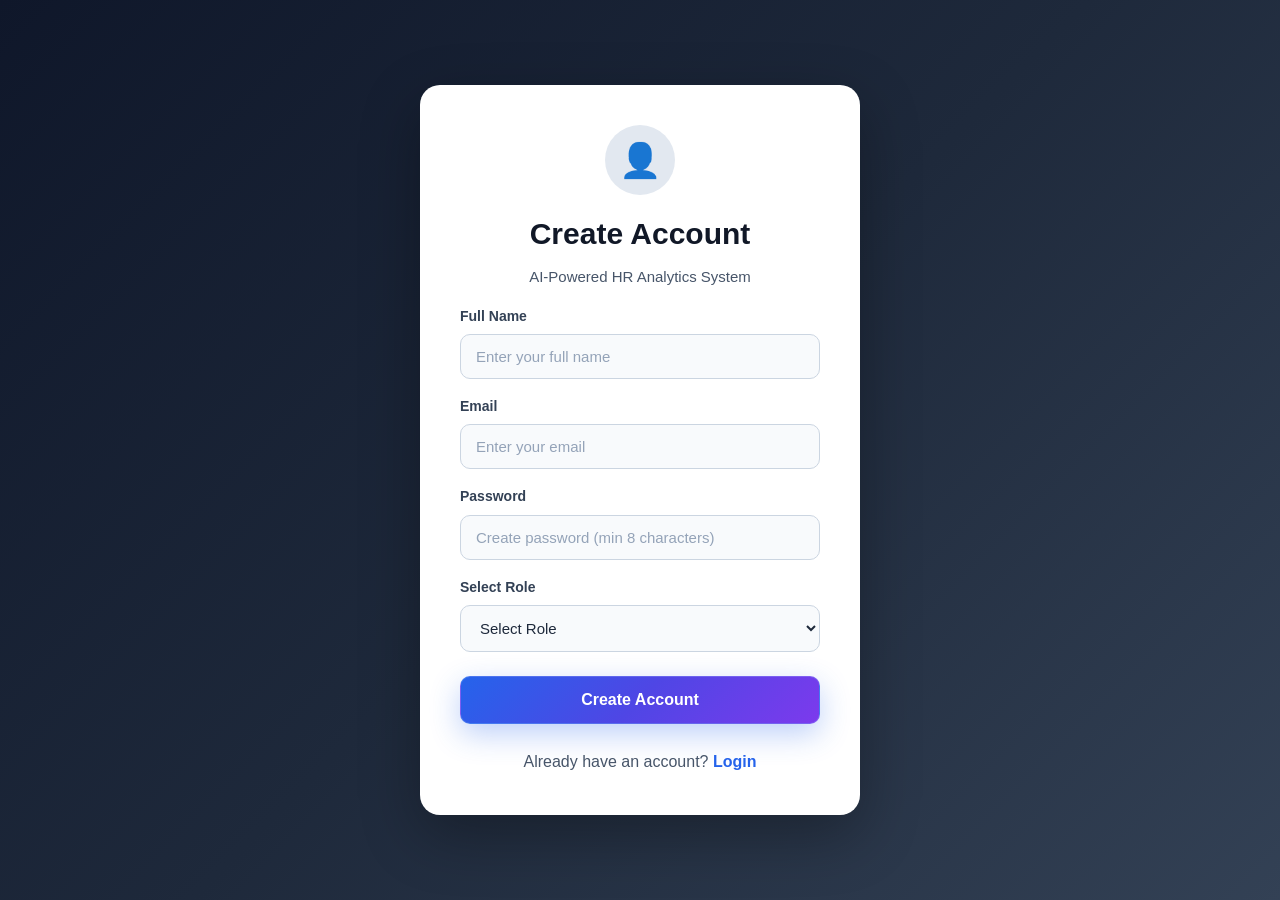
==== frontend/register.html @ 78e09ba9 "Add files via upload" ====
<!DOCTYPE html>
<html lang="en">
<head>
    <meta charset="UTF-8">
    <meta name="viewport" content="width=device-width, initial-scale=1.0">
    <title>HR Analytics | Register</title>
    <link rel="stylesheet" href="style.css">
</head>
<body>
<div class="auth-container">
    <div class="auth-card">
        <div class="auth-logo">👤</div>
        <h1>Create Account</h1>
        <p class="auth-subtitle">AI-Powered HR Analytics System</p>

        <form id="registerForm">
            <label for="registerName">Full Name</label>
            <input type="text" id="registerName" placeholder="Enter your full name" maxlength="80" autocomplete="name" required>

            <label for="registerEmail">Email</label>
            <input type="email" id="registerEmail" placeholder="Enter your email" autocomplete="username" required>

            <label for="registerPassword">Password</label>
            <input type="password" id="registerPassword" placeholder="Create password (min 8 characters)" minlength="8" maxlength="128" autocomplete="new-password" required>

            <label for="registerRole">Select Role</label>
            <select id="registerRole" required>
                <option value="">Select Role</option>
                <option value="HR">HR</option>
                <option value="Employee">Employee</option>
            </select>

            <div id="inviteWrap" style="display:none;">
                <label for="registerInvite">HR Invite Code</label>
                <input type="password" id="registerInvite" placeholder="Enter HR invite code" autocomplete="off">
            </div>

            <button type="submit" class="auth-btn" id="registerBtn">Create Account</button>
        </form>

        <p id="registerMessage" class="auth-message"></p>

        <p class="auth-switch">
            Already have an account?
            <a href="login.html">Login</a>
        </p>
    </div>
</div>

<script>
var roleSelect = document.getElementById("registerRole");
var inviteWrap = document.getElementById("inviteWrap");
var inviteInput = document.getElementById("registerInvite");

roleSelect.addEventListener("change", function () {
    var isHR = roleSelect.value === "HR";
    inviteWrap.style.display = isHR ? "block" : "none";
    inviteInput.required = isHR;
});

document.getElementById("registerForm").addEventListener("submit", async function (event) {
    event.preventDefault();
    var message = document.getElementById("registerMessage");
    var btn = document.getElementById("registerBtn");
    btn.disabled = true;

    try {
        var res = await fetch("/auth/register", {
            method: "POST",
            credentials: "same-origin",
            headers: { "Content-Type": "application/json" },
            body: JSON.stringify({
                name: document.getElementById("registerName").value.trim(),
                email: document.getElementById("registerEmail").value.trim(),
                password: document.getElementById("registerPassword").value,
                role: roleSelect.value,
                invite_code: inviteInput.value
            })
        });
        var data = await res.json().catch(function () { return {}; });

        if (!res.ok) {
            message.textContent = "❌ " + (typeof data.detail === "string" ? data.detail : "Could not create account.");
            message.className = "auth-message error";
            btn.disabled = false;
            return;
        }

        message.textContent = "✅ Account created successfully! Redirecting to login...";
        message.className = "auth-message success";
        setTimeout(function () { window.location.href = "login.html"; }, 1000);
    } catch (e) {
        message.textContent = "❌ Cannot reach the server. Please try again.";
        message.className = "auth-message error";
        btn.disabled = false;
    }
});
</script>
</body>
</html>
---- frontend/style.css ----
/* =========================================================
   HR ANALYTICS DASHBOARD - MAIN STYLESHEET (FIXED)
========================================================= */

/* ========== RESET ========== */
* { margin: 0; padding: 0; box-sizing: border-box; }
html { scroll-behavior: smooth; }
body {
    font-family: Arial, Helvetica, sans-serif;
    background: #f5f7fb;
    color: #1e293b;
    line-height: 1.6;
}
a { text-decoration: none; color: inherit; }
button, input, select { font-family: inherit; }

/* ========== SIDEBAR ========== */
.sidebar {
    position: fixed; left: 0; top: 0;
    width: 250px; height: 100vh;
    background: #111827; color: white;
    display: flex; flex-direction: column;
    z-index: 1000;
}
.logo {
    height: 90px; display: flex; align-items: center;
    gap: 12px; padding: 20px;
    border-bottom: 1px solid rgba(255,255,255,0.08);
}
.logo-icon {
    width: 45px; height: 45px;
    background: linear-gradient(135deg, #2563eb, #7c3aed);
    border-radius: 12px;
    display: flex; align-items: center; justify-content: center;
    font-size: 16px; font-weight: 800;
}
.logo h2 { font-size: 17px; margin-bottom: 2px; }
.logo span { font-size: 11px; color: #94a3b8; }

.sidebar-nav {
    padding: 25px 15px;
    display: flex; flex-direction: column; gap: 7px;
}
.nav-link {
    display: flex; align-items: center; gap: 13px;
    padding: 13px 15px; border-radius: 9px;
    color: #94a3b8; font-size: 14px; transition: 0.25s ease;
}
.nav-link span { width: 22px; font-size: 17px; text-align: center; }
.nav-link:hover { background: #1e293b; color: white; }
.nav-link.active {
    background: #2563eb; color: white;
    box-shadow: 0 5px 15px rgba(37, 99, 235, 0.25);
}

.sidebar-bottom {
    margin-top: auto; padding: 20px;
    border-top: 1px solid rgba(255,255,255,0.08);
}
.system-status {
    display: flex; align-items: center; gap: 10px;
    background: #1e293b; padding: 12px; border-radius: 9px;
}
.status-dot {
    width: 9px; height: 9px; background: #22c55e;
    border-radius: 50%; box-shadow: 0 0 8px #22c55e;
}
.system-status strong { display: block; font-size: 12px; }
.system-status small { display: block; font-size: 10px; color: #94a3b8; }

/* ========== MAIN CONTENT ========== */
.main-content { margin-left: 250px; min-height: 100vh; }

/* ========== TOPBAR ========== */
.topbar {
    height: 90px; background: white;
    border-bottom: 1px solid #e5e7eb;
    display: flex; align-items: center; justify-content: space-between;
    padding: 0 35px; position: sticky; top: 0; z-index: 900;
}
.topbar-small {
    font-size: 11px; color: #64748b;
    text-transform: uppercase; letter-spacing: 1px;
}
.topbar h1 { font-size: 23px; color: #111827; margin-top: 2px; }
.topbar-right { display: flex; align-items: center; gap: 25px; }
.date-box { display: flex; align-items: center; gap: 7px; color: #64748b; font-size: 13px; }
.profile { display: flex; align-items: center; gap: 10px; }
.profile-avatar {
    width: 38px; height: 38px; border-radius: 50%;
    background: #2563eb; color: white;
    display: flex; align-items: center; justify-content: center;
    font-weight: bold;
}
.profile strong { display: block; font-size: 12px; }
.profile small { display: block; font-size: 10px; color: #64748b; }

/* ========== PAGE SECTIONS ========== */
.page-section { padding: 40px 35px; scroll-margin-top: 100px; }
.section-heading { display: flex; justify-content: space-between; margin-bottom: 25px; }
.section-label {
    color: #2563eb; font-size: 11px; font-weight: 700;
    letter-spacing: 1.5px; margin-bottom: 5px;
}
.section-heading h2 { font-size: 25px; color: #111827; margin-bottom: 5px; }
.section-heading p:not(.section-label) { color: #64748b; font-size: 13px; }

/* ========== KPI CARDS ========== */
.kpi-grid {
    display: grid; grid-template-columns: repeat(4, 1fr);
    gap: 20px; margin-bottom: 25px;
}
.kpi-card {
    background: white; border: 1px solid #e5e7eb;
    border-radius: 12px; padding: 20px;
    display: flex; align-items: center; gap: 15px;
    transition: 0.25s ease;
}
.kpi-card:hover { transform: translateY(-3px); box-shadow: 0 10px 25px rgba(15,23,42,0.08); }
.kpi-icon {
    width: 50px; height: 50px; border-radius: 10px;
    display: flex; align-items: center; justify-content: center;
    font-size: 22px;
}
.kpi-icon.blue { background: #dbeafe; }
.kpi-icon.red { background: #fee2e2; }
.kpi-icon.orange { background: #ffedd5; }
.kpi-icon.green { background: #dcfce7; }
.kpi-info span { display: block; font-size: 11px; color: #64748b; }
.kpi-info h3 { font-size: 24px; color: #111827; line-height: 1.2; }
.kpi-info small { font-size: 10px; color: #94a3b8; }

/* ========== CHART GRID ========== */
.chart-grid {
    display: grid; grid-template-columns: repeat(2, 1fr);
    gap: 20px; margin-bottom: 25px;
}
.chart-card {
    background: white; border: 1px solid #e5e7eb;
    border-radius: 12px; padding: 22px; min-height: 330px;
}
.chart-card.large { min-height: 360px; }
.chart-header { display: flex; justify-content: space-between; margin-bottom: 15px; }
.chart-header h3 { font-size: 15px; color: #111827; }
.chart-header p { font-size: 11px; color: #94a3b8; }
.chart-container { height: 245px; position: relative; }

/* ========== TABLE ========== */
.table-card {
    background: white; border: 1px solid #e5e7eb;
    border-radius: 12px; overflow: hidden; margin-top: 20px;
}
.table-header { padding: 20px 22px; border-bottom: 1px solid #e5e7eb; }
.table-header h3 { font-size: 15px; color: #111827; }
.table-header p { font-size: 11px; color: #94a3b8; }
.table-wrapper { width: 100%; overflow-x: auto; }
table { width: 100%; border-collapse: collapse; }
thead { background: #f8fafc; }
th {
    text-align: left; padding: 14px 20px; font-size: 11px;
    color: #64748b; text-transform: uppercase; letter-spacing: 0.5px;
}
td {
    padding: 14px 20px; font-size: 12px; color: #475569;
    border-top: 1px solid #f1f5f9;
}
tbody tr:hover { background: #f8fafc; }

/* ========== PREDICTION (DASHBOARD) ========== */
.prediction-layout { display: grid; grid-template-columns: 1.5fr 1fr; gap: 20px; }
.prediction-card, .prediction-result {
    background: white; border: 1px solid #e5e7eb;
    border-radius: 12px; padding: 25px;
}
.card-title { display: flex; align-items: center; gap: 12px; margin-bottom: 25px; }
.card-title-icon {
    width: 45px; height: 45px; border-radius: 10px; background: #ede9fe;
    display: flex; align-items: center; justify-content: center; font-size: 21px;
}
.card-title h3 { font-size: 16px; color: #111827; }
.card-title p { font-size: 11px; color: #94a3b8; }

.form-grid { display: grid; grid-template-columns: repeat(2, 1fr); gap: 18px; }
.form-group { display: flex; flex-direction: column; gap: 6px; }
.form-group label { font-size: 11px; font-weight: 600; color: #475569; }
.form-group input, .form-group select {
    width: 100%; height: 42px; padding: 0 12px;
    border: 1px solid #dbe1ea; border-radius: 7px;
    background: white; color: #334155; outline: none;
    font-size: 12px; transition: 0.2s;
}
.form-group input:focus, .form-group select:focus {
    border-color: #2563eb; box-shadow: 0 0 0 3px rgba(37,99,235,0.1);
}

.predict-button {
    width: 100%; margin-top: 22px; height: 45px;
    border: none; border-radius: 8px;
    background: linear-gradient(135deg, #2563eb, #4f46e5);
    color: white; font-size: 13px; font-weight: 600;
    cursor: pointer; transition: 0.25s;
}
.predict-button:hover { transform: translateY(-2px); box-shadow: 0 8px 18px rgba(37,99,235,0.25); }

.prediction-result {
    display: flex; flex-direction: column;
    align-items: center; justify-content: center; text-align: center;
    background: linear-gradient(145deg, #ffffff, #f8faff);
}
.result-icon {
    width: 65px; height: 65px; background: #dbeafe; border-radius: 50%;
    display: flex; align-items: center; justify-content: center;
    font-size: 28px; margin-bottom: 12px;
}
.prediction-result h3 { font-size: 17px; color: #111827; }
.prediction-result p {
    font-size: 11px; color: #64748b; max-width: 280px; margin: 8px auto 20px;
}
.risk-score { font-size: 45px; font-weight: 800; color: #2563eb; line-height: 1; }
.risk-label { margin-top: 7px; font-size: 12px; font-weight: 700; color: #64748b; }
.risk-bar {
    width: 80%; height: 8px; background: #e2e8f0;
    border-radius: 10px; overflow: hidden; margin: 20px 0;
}
.risk-progress {
    width: 0%; height: 100%;
    background: linear-gradient(90deg, #22c55e, #f59e0b, #ef4444);
    transition: 0.5s;
}
.prediction-result small { font-size: 9px; color: #94a3b8; max-width: 300px; }

/* ========== MODEL CARDS ========== */
.model-grid { display: grid; grid-template-columns: repeat(3, 1fr); gap: 20px; }
.model-card {
    background: white; border: 1px solid #e5e7eb; border-radius: 12px;
    padding: 25px; position: relative; overflow: hidden; transition: 0.25s;
}
.model-card:hover { transform: translateY(-4px); box-shadow: 0 10px 25px rgba(15,23,42,0.08); }
.model-card.featured { border-color: #2563eb; box-shadow: 0 8px 25px rgba(37,99,235,0.1); }
.model-number {
    position: absolute; right: 20px; top: 15px;
    font-size: 35px; font-weight: 800; color: #f1f5f9;
}
.model-card h3 { font-size: 16px; color: #111827; margin: 30px 0 10px; }
.model-card p { font-size: 12px; color: #64748b; margin-bottom: 20px; }
.model-tag {
    display: inline-block; padding: 5px 10px; border-radius: 20px;
    background: #eff6ff; color: #2563eb; font-size: 10px; font-weight: 600;
}
.model-table { margin-top: 25px; }

/* ========== SQL ========== */
.sql-grid { display: grid; grid-template-columns: repeat(4, 1fr); gap: 20px; }
.sql-card {
    background: white; border: 1px solid #e5e7eb;
    border-radius: 12px; padding: 22px; transition: 0.25s;
}
.sql-card:hover { transform: translateY(-3px); box-shadow: 0 8px 20px rgba(15,23,42,0.07); }
.sql-icon {
    width: 45px; height: 45px; border-radius: 10px; background: #eff6ff;
    display: flex; align-items: center; justify-content: center;
    font-size: 21px; margin-bottom: 15px;
}
.sql-card h3 { font-size: 14px; color: #111827; margin-bottom: 8px; }
.sql-card p { font-size: 11px; color: #64748b; }

.query-card {
    background: #0f172a; border-radius: 12px;
    padding: 25px; margin-top: 25px; color: white;
}
.query-label { font-size: 9px; color: #60a5fa; letter-spacing: 1px; font-weight: 700; }
.query-header h3 { font-size: 15px; margin-top: 4px; }
.query-card pre {
    margin-top: 20px; background: #020617; padding: 20px;
    border-radius: 8px; overflow-x: auto;
}
.query-card code {
    font-family: Consolas, monospace; font-size: 12px;
    color: #cbd5e1; line-height: 1.8;
}

/* ========== INSIGHTS ========== */
.insights-grid { display: grid; grid-template-columns: repeat(3, 1fr); gap: 20px; }
.insight-card {
    background: white; border: 1px solid #e5e7eb; border-radius: 12px;
    padding: 22px; border-left: 4px solid #2563eb; transition: 0.25s;
}
.insight-card:hover { transform: translateY(-3px); box-shadow: 0 8px 20px rgba(15,23,42,0.07); }
.insight-card.danger { border-left-color: #ef4444; }
.insight-card.warning { border-left-color: #f59e0b; }
.insight-card.success { border-left-color: #22c55e; }
.insight-card.info { border-left-color: #06b6d4; }
.insight-card.purple { border-left-color: #8b5cf6; }
.insight-card.blue { border-left-color: #2563eb; }
.insight-icon { font-size: 25px; margin-bottom: 10px; }
.insight-card h3 { font-size: 14px; color: #111827; margin-bottom: 8px; }
.insight-card p { font-size: 11px; color: #64748b; }

/* ========== ABOUT ========== */
.about-grid { display: grid; grid-template-columns: repeat(2, 1fr); gap: 20px; }
.about-card {
    background: white; border: 1px solid #e5e7eb;
    border-radius: 12px; padding: 25px;
}
.about-card h3 { font-size: 15px; color: #111827; margin-bottom: 12px; }
.about-card p { font-size: 12px; color: #64748b; }
.technology-list { display: flex; flex-wrap: wrap; gap: 8px; }
.technology-list span {
    background: #eff6ff; color: #2563eb; padding: 6px 10px;
    border-radius: 6px; font-size: 10px; font-weight: 600;
}

/* ========== PROJECT PIPELINE ========== */
.pipeline-card {
    margin-top: 25px; background: white; border: 1px solid #e5e7eb;
    border-radius: 12px; padding: 25px; overflow-x: auto;
}
.pipeline-card h3 { font-size: 15px; margin-bottom: 25px; }
.pipeline { display: flex; align-items: center; justify-content: center; min-width: 900px; }
.pipeline-item { min-width: 110px; text-align: center; }
.pipeline-item span {
    width: 35px; height: 35px; margin: 0 auto 8px; border-radius: 50%;
    background: #dbeafe; color: #2563eb;
    display: flex; align-items: center; justify-content: center;
    font-size: 10px; font-weight: 700;
}
.pipeline-item strong { display: block; font-size: 11px; color: #111827; }
.pipeline-item small { display: block; font-size: 9px; color: #94a3b8; margin-top: 3px; }
.pipeline-arrow { color: #94a3b8; font-size: 20px; margin: 0 8px; }

/* ========== FOOTER ========== */
.footer {
    margin-top: 20px; padding: 25px 35px;
    background: #111827; color: white;
    display: flex; justify-content: space-between; align-items: center;
}
.footer strong { font-size: 12px; }
.footer p { font-size: 10px; color: #94a3b8; margin-top: 4px; }
.footer-right { display: flex; gap: 20px; color: #94a3b8; font-size: 10px; }

/* ========== RESPONSIVE ========== */
@media (max-width: 1200px) {
    .kpi-grid, .sql-grid, .insights-grid { grid-template-columns: repeat(2, 1fr); }
}
@media (max-width: 900px) {
    .sidebar { width: 210px; }
    .main-content { margin-left: 210px; }
    .topbar { padding: 0 20px; }
    .page-section { padding: 30px 20px; }
    .chart-grid, .prediction-layout, .model-grid { grid-template-columns: 1fr; }
}
@media (max-width: 700px) {
    .sidebar { position: relative; width: 100%; height: auto; }
    .sidebar-nav { flex-direction: row; overflow-x: auto; padding: 10px; }
    .nav-link { min-width: max-content; }
    .sidebar-bottom { display: none; }
    .main-content { margin-left: 0; }
    .topbar {
        height: auto; padding: 15px; align-items: flex-start;
        gap: 15px; flex-direction: column; position: relative;
    }
    .topbar-right { width: 100%; justify-content: space-between; }
    .kpi-grid, .chart-grid, .sql-grid, .insights-grid,
    .about-grid, .form-grid { grid-template-columns: 1fr; }
    .footer { flex-direction: column; align-items: flex-start; gap: 15px; }
}

::selection { background: #2563eb; color: white; }

/* ========== HIGH-RISK EMPLOYEES ========== */
.high-risk-card { margin-top: 24px; }
.high-risk-summary { display: flex; align-items: center; gap: 10px; }
.high-risk-count {
    display: inline-flex; align-items: center; justify-content: center;
    width: 42px; height: 42px; border-radius: 12px;
    font-size: 18px; font-weight: 700;
    background: #fff1f2; color: #dc2626;
}
.high-risk-summary small { color: #64748b; font-weight: 600; }
.risk-badge {
    display: inline-flex; align-items: center; justify-content: center;
    padding: 6px 12px; border-radius: 20px; font-size: 13px; font-weight: 700;
}
.risk-badge.high { background: #fee2e2; color: #b91c1c; }
.overtime-badge {
    display: inline-flex; padding: 5px 11px; border-radius: 15px;
    background: #fff7ed; color: #c2410c; font-size: 13px; font-weight: 700;
}

/* =========================================
   LOGIN / REGISTER
========================================= */
.auth-container {
    min-height: 100vh; display: flex; align-items: center; justify-content: center;
    padding: 30px;
    background: linear-gradient(135deg, #0f172a, #1e293b, #334155);
}
.auth-card {
    width: 100%; max-width: 440px; padding: 40px; border-radius: 20px;
    background: #ffffff; box-shadow: 0 20px 60px rgba(0,0,0,0.30);
}
.auth-logo {
    width: 70px; height: 70px; margin: 0 auto 15px;
    display: flex; align-items: center; justify-content: center;
    border-radius: 50%; background: #e2e8f0; font-size: 34px;
}
.auth-card h1 { text-align: center; margin-bottom: 8px; }
.auth-card h2 { text-align: center; margin: 25px 0; }
.auth-subtitle { text-align: center; color: #64748b; line-height: 1.5; }
.auth-card label { display: block; margin-top: 16px; margin-bottom: 7px; font-weight: 600; }
.auth-card input, .auth-card select {
    width: 100%; padding: 13px 15px;
    border: 1px solid #cbd5e1; border-radius: 10px;
    font-size: 15px; outline: none;
}
.auth-card input:focus, .auth-card select:focus { border-color: #2563eb; }
.auth-btn {
    width: 100%; margin-top: 24px; padding: 14px; border: none;
    border-radius: 10px; background: #2563eb; color: white;
    font-size: 16px; font-weight: 600; cursor: pointer;
}
.auth-btn:hover { background: #1d4ed8; }
.auth-message { text-align: center; margin-top: 18px; font-weight: 600; }
.auth-message.success { color: #16a34a; }
.auth-message.error { color: #dc2626; }
.auth-switch { text-align: center; margin-top: 25px; color: #64748b; }
.auth-switch a { color: #2563eb; font-weight: 600; text-decoration: none; }
.auth-switch a:hover { text-decoration: underline; }
@media (max-width: 500px) {
    .auth-container { padding: 15px; }
    .auth-card { padding: 25px; }
}

/* =========================================
   EMPLOYEE PORTAL (scoped under .employee-page)
========================================= */
.employee-page { min-height: 100vh; padding: 30px; background: #f8fafc; }
.employee-header {
    max-width: 1200px; margin: auto;
    display: flex; align-items: center; justify-content: space-between;
    padding: 25px; border-radius: 16px; background: #ffffff;
    box-shadow: 0 5px 20px rgba(0,0,0,0.08);
}
.employee-header h1 { margin: 0; }
.employee-header p { color: #64748b; }
.logout-btn {
    padding: 11px 20px; border: none; border-radius: 8px;
    background: #dc2626; color: white; font-weight: 600; cursor: pointer;
}
.logout-btn:hover { background: #b91c1c; }
.employee-welcome {
    max-width: 1200px; margin: 25px auto; padding: 25px;
    border-radius: 16px; background: #ffffff;
    box-shadow: 0 5px 20px rgba(0,0,0,0.08);
}
.employee-welcome h2 { margin-top: 0; }
.employee-welcome p { color: #64748b; }
.employee-content {
    max-width: 1200px; margin: auto;
    display: grid; grid-template-columns: 1fr 1fr; gap: 25px;
}
.assessment-card, .employee-result-card {
    padding: 30px; border-radius: 16px; background: #ffffff;
    box-shadow: 0 5px 20px rgba(0,0,0,0.08);
}
.assessment-card h2, .employee-result-card h2 { margin-top: 0; }
.form-description { color: #64748b; line-height: 1.5; }

.employee-page .form-group { margin-top: 18px; gap: 0; }
.employee-page .form-group label {
    display: block; margin-bottom: 7px; font-size: 13px; font-weight: 600;
}
.employee-page .form-group input,
.employee-page .form-group select {
    width: 100%; height: auto; padding: 13px;
    border: 1px solid #cbd5e1; border-radius: 9px;
    font-size: 15px; outline: none;
}
.employee-page .form-group input:focus,
.employee-page .form-group select:focus { border-color: #2563eb; }

.predict-btn {
    width: 100%; margin-top: 25px; padding: 15px; border: none;
    border-radius: 10px; background: #2563eb; color: white;
    font-size: 16px; font-weight: 600; cursor: pointer;
}
.predict-btn:hover { background: #1d4ed8; }

.employee-result-card { min-height: 400px; }
.employee-result-card .result-icon {
    width: 90px; height: 90px; font-size: 50px;
    margin: 20px auto;
}
.employee-result-card h2 { text-align: center; }
.result-placeholder { text-align: center; color: #64748b; line-height: 1.6; }
.employee-result-card .prediction-result {
    margin-top: 30px; background: transparent; border: none; padding: 0;
    display: block; max-width: none;
}
.result-box { padding: 30px; border-radius: 15px; text-align: center; }
.result-box h3 { margin-top: 0; }
.risk-percentage { font-size: 50px; font-weight: 800; margin: 15px 0; }
.risk-level { font-size: 22px; font-weight: 700; }
.low-risk { background: #dcfce7; color: #166534; }
.medium-risk { background: #fef3c7; color: #92400e; }
.high-risk { background: #fee2e2; color: #991b1b; }

@media (max-width: 800px) {
    .employee-content { grid-template-columns: 1fr; }
    .employee-header { flex-direction: column; gap: 15px; text-align: center; }
    .employee-page { padding: 15px; }
}

/* =========================================================
   AI HR COMMAND CENTER - PREMIUM DARK THEME
========================================================= */
body {
    background: #07111f !important;
    color: #e2e8f0;
    position: relative;
    overflow-x: hidden;
}

/* Background */
body::before {
    content: "";
    position: fixed; inset: 0; z-index: -20; pointer-events: none;
    background:
        radial-gradient(circle at 8% 15%, rgba(37, 99, 235, 0.35), transparent 25%),
        radial-gradient(circle at 90% 12%, rgba(124, 58, 237, 0.30), transparent 28%),
        radial-gradient(circle at 75% 85%, rgba(6, 182, 212, 0.20), transparent 30%),
        linear-gradient(135deg, #020617, #07111f 45%, #0b1630);
}

/* Grid */
body::after {
    content: "";
    position: fixed; inset: 0; z-index: -19; pointer-events: none;
    background-image:
        linear-gradient(rgba(96, 165, 250, 0.07) 1px, transparent 1px),
        linear-gradient(90deg, rgba(96, 165, 250, 0.07) 1px, transparent 1px);
    background-size: 50px 50px;
    -webkit-mask-image: radial-gradient(ellipse at center, black 20%, transparent 85%);
    mask-image: radial-gradient(ellipse at center, black 20%, transparent 85%);
}

/* Floating lights */
.main-content::before {
    content: "";
    position: fixed; width: 350px; height: 350px; top: 15%; right: 8%;
    border-radius: 50%;
    background: radial-gradient(circle, rgba(59, 130, 246, 0.16), transparent 70%);
    filter: blur(30px); pointer-events: none;
    animation: aiFloat 8s ease-in-out infinite alternate; z-index: -5;
}
.main-content::after {
    content: "";
    position: fixed; width: 300px; height: 300px; bottom: 10%; left: 20%;
    border-radius: 50%;
    background: radial-gradient(circle, rgba(139, 92, 246, 0.14), transparent 70%);
    filter: blur(30px); pointer-events: none;
    animation: aiFloat2 10s ease-in-out infinite alternate; z-index: -5;
}
@keyframes aiFloat { 0% { transform: translate(0, 0); } 100% { transform: translate(-60px, 50px); } }
@keyframes aiFloat2 { 0% { transform: translate(0, 0); } 100% { transform: translate(70px, -40px); } }

/* Glass topbar */
.topbar {
    background: rgba(7, 17, 31, 0.78) !important;
    backdrop-filter: blur(20px); -webkit-backdrop-filter: blur(20px);
    border-bottom: 1px solid rgba(96, 165, 250, 0.14) !important;
    box-shadow: 0 8px 35px rgba(0, 0, 0, 0.25) !important;
}
.topbar-small { color: #60a5fa !important; }
.topbar h1 { color: #f8fafc !important; }
.date-box { color: #94a3b8 !important; }

/* Sidebar */
.sidebar {
    background: linear-gradient(180deg, #020617, #07152a 60%, #0b1630) !important;
    border-right: 1px solid rgba(96, 165, 250, 0.12);
    box-shadow: 10px 0 40px rgba(0, 0, 0, 0.30);
}
.logo { border-bottom: 1px solid rgba(96, 165, 250, 0.12); }
.logo-icon {
    background: linear-gradient(135deg, #2563eb, #4f46e5, #8b5cf6) !important;
    box-shadow: 0 0 30px rgba(59, 130, 246, 0.40);
}
.logo h2 { color: #f8fafc; }

/* Navigation */
.nav-link { color: #94a3b8 !important; }
.nav-link:hover { background: rgba(59, 130, 246, 0.10) !important; color: #ffffff !important; }
.nav-link.active {
    background: linear-gradient(135deg, #2563eb, #4f46e5) !important;
    color: white !important;
    box-shadow: 0 10px 30px rgba(37, 99, 235, 0.35);
}

/* Glass cards (dashboard + employee portal) */
.kpi-card, .chart-card, .table-card, .prediction-card, .prediction-result,
.model-card, .sql-card, .insight-card, .about-card, .pipeline-card,
.employee-header, .employee-welcome, .assessment-card, .employee-result-card {
    background: rgba(15, 27, 48, 0.78) !important;
    backdrop-filter: blur(18px); -webkit-backdrop-filter: blur(18px);
    border: 1px solid rgba(148, 163, 184, 0.14) !important;
    box-shadow: 0 15px 45px rgba(0, 0, 0, 0.25) !important;
    color: #e2e8f0;
}

/* Card hover */
.kpi-card:hover, .chart-card:hover, .model-card:hover,
.sql-card:hover, .insight-card:hover {
    transform: translateY(-5px);
    border-color: rgba(59, 130, 246, 0.35) !important;
    box-shadow: 0 20px 55px rgba(37, 99, 235, 0.18) !important;
}

/* Card text */
.kpi-info h3, .chart-header h3, .card-title h3, .model-card h3, .sql-card h3,
.insight-card h3, .about-card h3, .table-header h3, .section-heading h2,
.employee-header h1, .employee-welcome h2, .assessment-card h2,
.employee-result-card h2, .prediction-result h3, .result-box h3 {
    color: #f8fafc !important;
}
.kpi-info span, .chart-header p, .section-heading p, .model-card p,
.sql-card p, .insight-card p, .about-card p, .table-header p,
.employee-header p, .employee-welcome p, .form-description, .result-placeholder {
    color: #94a3b8 !important;
}

/* Table */
thead { background: rgba(30, 41, 59, 0.80) !important; }
th { color: #93c5fd !important; }
td { color: #cbd5e1 !important; border-top: 1px solid rgba(148, 163, 184, 0.08) !important; }
tbody tr:hover { background: rgba(59, 130, 246, 0.07) !important; }

/* KPI icons */
.kpi-icon.blue { background: rgba(37, 99, 235, 0.18) !important; }
.kpi-icon.red { background: rgba(239, 68, 68, 0.18) !important; }
.kpi-icon.orange { background: rgba(245, 158, 11, 0.18) !important; }
.kpi-icon.green { background: rgba(34, 197, 94, 0.18) !important; }

/* Prediction card */
.prediction-result {
    background:
        radial-gradient(circle at top right, rgba(37, 99, 235, 0.16), transparent 40%),
        rgba(15, 27, 48, 0.82) !important;
}
.risk-score { color: #60a5fa !important; text-shadow: 0 0 25px rgba(96, 165, 250, 0.35); }

/* Buttons */
.predict-button, .predict-btn, .auth-btn {
    background: linear-gradient(135deg, #2563eb, #4f46e5, #7c3aed) !important;
    border: 1px solid rgba(147, 197, 253, 0.25);
    box-shadow: 0 10px 30px rgba(37, 99, 235, 0.30) !important;
    color: #ffffff !important;
    font-weight: 700;
}
.predict-button:hover, .predict-btn:hover, .auth-btn:hover {
    box-shadow: 0 15px 40px rgba(59, 130, 246, 0.45) !important;
}

/* High risk */
.high-risk-count {
    background: rgba(239, 68, 68, 0.15) !important;
    color: #f87171 !important;
    border: 1px solid rgba(239, 68, 68, 0.25);
}
.risk-badge.high {
    background: rgba(239, 68, 68, 0.16) !important;
    color: #fca5a5 !important;
    border: 1px solid rgba(239, 68, 68, 0.25);
}
.overtime-badge { background: rgba(245, 158, 11, 0.14) !important; color: #fbbf24 !important; }

/* SQL */
.query-card {
    background: linear-gradient(135deg, #020617, #0f172a) !important;
    border: 1px solid rgba(96, 165, 250, 0.18);
    box-shadow: 0 15px 45px rgba(0, 0, 0, 0.25);
}

/* Model tag */
.model-tag {
    background: rgba(37, 99, 235, 0.15) !important;
    color: #60a5fa !important;
    border: 1px solid rgba(59, 130, 246, 0.20);
}

/* Section label */
.section-label {
    color: #60a5fa !important;
    background: rgba(37, 99, 235, 0.12);
    padding: 5px 10px; border-radius: 20px;
    border: 1px solid rgba(59, 130, 246, 0.18);
}

/* Pipeline */
.pipeline-item span {
    background: rgba(37, 99, 235, 0.18) !important;
    color: #60a5fa !important;
    border: 1px solid rgba(59, 130, 246, 0.25);
}
.pipeline-item strong { color: #e2e8f0 !important; }
.pipeline-arrow { color: #60a5fa !important; }

/* Footer */
.footer {
    background: linear-gradient(135deg, #020617, #0f172a) !important;
    border-top: 1px solid rgba(96, 165, 250, 0.12);
}

/* Inputs (dashboard + employee portal) */
.form-group label { color: #cbd5e1 !important; }
.form-group input, .form-group select {
    background: rgba(15, 23, 42, 0.9) !important;
    color: #f1f5f9 !important;
    border: 1px solid rgba(148, 163, 184, 0.30) !important;
}
.form-group input::placeholder { color: #64748b !important; }
.form-group select option { background: #0f172a; color: #f1f5f9; }
.form-group input:focus, .form-group select:focus {
    border-color: #3b82f6 !important;
    box-shadow: 0 0 0 3px rgba(59, 130, 246, 0.15), 0 0 25px rgba(37, 99, 235, 0.10) !important;
}

/* Employee page background transparent so dark theme shows */
.employee-page { background: transparent !important; }

/* Employee result boxes: light bg -> dark text */
.low-risk { background: #dcfce7 !important; color: #166534 !important; }
.medium-risk { background: #fef3c7 !important; color: #92400e !important; }
.high-risk { background: #fee2e2 !important; color: #991b1b !important; }
.result-box h3 { color: inherit !important; }

/* Scrollbar */
::-webkit-scrollbar { width: 9px; }
::-webkit-scrollbar-track { background: #020617; }
::-webkit-scrollbar-thumb { background: linear-gradient(#2563eb, #7c3aed); border-radius: 10px; }

/* =========================================
   LOGIN PAGE - TEXT VISIBILITY FIX
   (auth card stays white, so text stays dark)
========================================= */
.auth-card { background: #ffffff !important; color: #1e293b !important; }
.auth-card h1 { color: #111827 !important; font-size: 30px; font-weight: 800; text-align: center; margin-bottom: 8px; }
.auth-card h2 { color: #111827 !important; font-size: 24px; font-weight: 800; text-align: center; margin: 25px 0; }
.auth-card .auth-subtitle { color: #475569 !important; font-size: 15px; font-weight: 500; text-align: center; line-height: 1.5; }
.auth-card label { color: #334155 !important; font-size: 14px; font-weight: 700; }
.auth-card input, .auth-card select {
    background: #f8fafc !important; color: #1e293b !important;
    border: 1px solid #cbd5e1 !important;
}
.auth-card input::placeholder { color: #94a3b8 !important; }
.auth-card input:focus, .auth-card select:focus {
    background: #ffffff !important; border-color: #2563eb !important;
    box-shadow: 0 0 0 3px rgba(37, 99, 235, 0.12) !important;
}
.auth-card .auth-btn { color: #ffffff !important; font-weight: 700; }
.auth-card .auth-switch { color: #475569 !important; }
.auth-card .auth-switch a { color: #2563eb !important; font-weight: 700; }
.logout-btn {
    border: none;
    background: #ef4444;
    color: white;
    padding: 9px 14px;
    border-radius: 8px;
    font-size: 13px;
    font-weight: 600;
    cursor: pointer;
    margin-left: 15px;
    transition: all 0.2s ease;
}

.logout-btn:hover {
    background: #dc2626;
    transform: translateY(-1px);
}

.profile {
    display: flex;
    align-items: center;
}

/* ===== HIGH-RISK TABLE: TOP 20 + VIEW ALL ===== */

.table-footer {
  display: flex;
  justify-content: space-between;
  align-items: center;
  padding: 16px 24px;
}

#showing {
  color: #94a3b8;
  font-size: 14px;
  margin: 0;
}

.view-all-btn {
  background: linear-gradient(135deg, #4f46e5, #6366f1);
  color: #fff;
  border: none;
  padding: 10px 22px;
  border-radius: 8px;
  font-weight: 600;
  cursor: pointer;
  transition: transform 0.2s, box-shadow 0.2s;
}

.view-all-btn:hover {
  transform: translateY(-2px);
  box-shadow: 0 6px 16px rgba(99, 102, 241, 0.4);
}

/* View All par table ke andar scroll */
.high-risk-card .table-wrapper {
  max-height: 650px;
  overflow-y: auto;
}

.high-risk-card thead th {
  position: sticky;
  top: 0;
  z-index: 1;
  background: #0f172a; 
}
/* Prediction result: Low / Medium / High label */
.risk-label,
#riskLabel {
  font-size: 22px;
  font-weight: 800;
  letter-spacing: 1px;
  text-transform: uppercase;
  margin: 8px 0 16px;
}
  /* Prediction message: white + bold */
#predictionMessage,
.prediction-result #predictionMessage {
  color: #ffffff !important;
  font-weight: 700 !important;
  font-size: 16px;
}

/* =========================================================
   HR ACTION CENTER STYLES
========================================================= */
.action-kpi-grid { display: grid; grid-template-columns: repeat(4, minmax(0, 1fr)); gap: 16px; margin-bottom: 20px; }
.action-kpi-card { padding: 18px 20px; border: 1px solid var(--border-color, rgba(148,163,184,.2)); border-radius: 14px; background: var(--card-bg, rgba(15,23,42,.78)); display: flex; flex-direction: column; gap: 5px; }
.action-kpi-card span { color: var(--text-secondary, #94a3b8); font-size: 13px; }
.action-kpi-card strong { color: var(--text-primary, #f8fafc); font-size: 27px; line-height: 1.2; }
.action-kpi-card small { color: var(--text-secondary, #94a3b8); font-size: 11px; }
.action-kpi-card.action-high strong { color: #fb7185; }
.action-kpi-card.action-medium strong { color: #fbbf24; }
.action-kpi-card.action-low strong { color: #34d399; }
.action-controls { display: grid; grid-template-columns: minmax(220px, 2fr) repeat(2, minmax(150px, 1fr)) auto; gap: 10px; margin-bottom: 16px; }
.action-controls input, .action-controls select { min-width: 0; width: 100%; padding: 11px 13px; border: 1px solid var(--border-color, #334155); border-radius: 9px; background: var(--input-bg, #111827); color: var(--text-primary, #f8fafc); outline-offset: 2px; }
.action-refresh-btn, .action-secondary-btn { border: 1px solid rgba(59,130,246,.35); border-radius: 9px; padding: 10px 15px; color: var(--text-primary, #f8fafc); background: rgba(59,130,246,.13); cursor: pointer; font-weight: 600; }
.action-refresh-btn:hover, .action-secondary-btn:hover { background: rgba(59,130,246,.23); }
.action-table-card { overflow: hidden; }
.action-last-updated { color: var(--text-secondary, #94a3b8); font-size: 11px; white-space: nowrap; }
.action-table { min-width: 1120px; }
.action-table th { white-space: nowrap; }
.action-table td { vertical-align: top; }
.action-table td:first-child strong, .action-table td:nth-child(2) strong { display: block; }
.action-employee-id, .action-role, .action-risk-label { display: block; margin-top: 4px; color: var(--text-secondary, #94a3b8); font-size: 11px; }
.action-risk-score { display: block; font-size: 15px; }
.action-risk-score.high, .action-risk-label.high { color: #fb7185; }
.action-risk-score.medium, .action-risk-label.medium { color: #fbbf24; }
.action-risk-score.low, .action-risk-label.low { color: #34d399; }
.action-factors { display: flex; flex-wrap: wrap; gap: 5px; min-width: 150px; }
.action-factor { display: inline-block; padding: 4px 7px; border: 1px solid var(--border-color, rgba(148,163,184,.2)); border-radius: 6px; background: rgba(148,163,184,.08); color: var(--text-primary, #e2e8f0); font-size: 11px; line-height: 1.35; }
.action-recommendation { min-width: 220px; max-width: 300px; line-height: 1.5; }
.action-priority { display: inline-block; padding: 5px 8px; border-radius: 999px; font-size: 11px; font-weight: 700; white-space: nowrap; }
.action-priority.high { background: rgba(244,63,94,.13); color: #fb7185; }
.action-priority.medium { background: rgba(245,158,11,.13); color: #fbbf24; }
.action-priority.low { background: rgba(16,185,129,.13); color: #34d399; }
.action-review-btn { border: 1px solid rgba(59,130,246,.4); border-radius: 7px; padding: 7px 10px; background: rgba(59,130,246,.14); color: var(--text-primary, #dbeafe); cursor: pointer; white-space: nowrap; font-size: 12px; }
.action-review-btn.reviewed, .action-review-btn:disabled { border-color: rgba(16,185,129,.3); background: rgba(16,185,129,.12); color: #34d399; cursor: default; }
.action-empty { padding: 28px !important; text-align: center; color: var(--text-secondary, #94a3b8); }
.action-error { color: #fb7185; }
.action-footnote { margin-top: 12px; color: var(--text-secondary, #94a3b8); font-size: 11px; line-height: 1.6; }
@media (max-width: 900px) { .action-kpi-grid { grid-template-columns: repeat(2, minmax(0,1fr)); } .action-controls { grid-template-columns: 1fr 1fr; } .action-controls input { grid-column: 1 / -1; } .action-refresh-btn { align-self: flex-start; } }
@media (max-width: 520px) { .action-kpi-grid { gap: 9px; } .action-kpi-card { padding: 13px; } .action-kpi-card strong { font-size: 22px; } .action-controls { grid-template-columns: 1fr; } .action-controls input { grid-column: auto; } .section-heading { gap: 12px; flex-wrap: wrap; } }


/* HR Action Center pagination */
.action-view-more-wrap { display: flex; justify-content: center; padding: 18px 0 6px; }
.action-view-more-btn { border: 1px solid var(--primary-color, #3b82f6); background: rgba(59,130,246,.12); color: var(--text-primary, #e2e8f0); padding: 11px 24px; border-radius: 10px; font-weight: 600; cursor: pointer; transition: .2s ease; }
.action-view-more-btn:hover { background: rgba(59,130,246,.22); transform: translateY(-1px); }
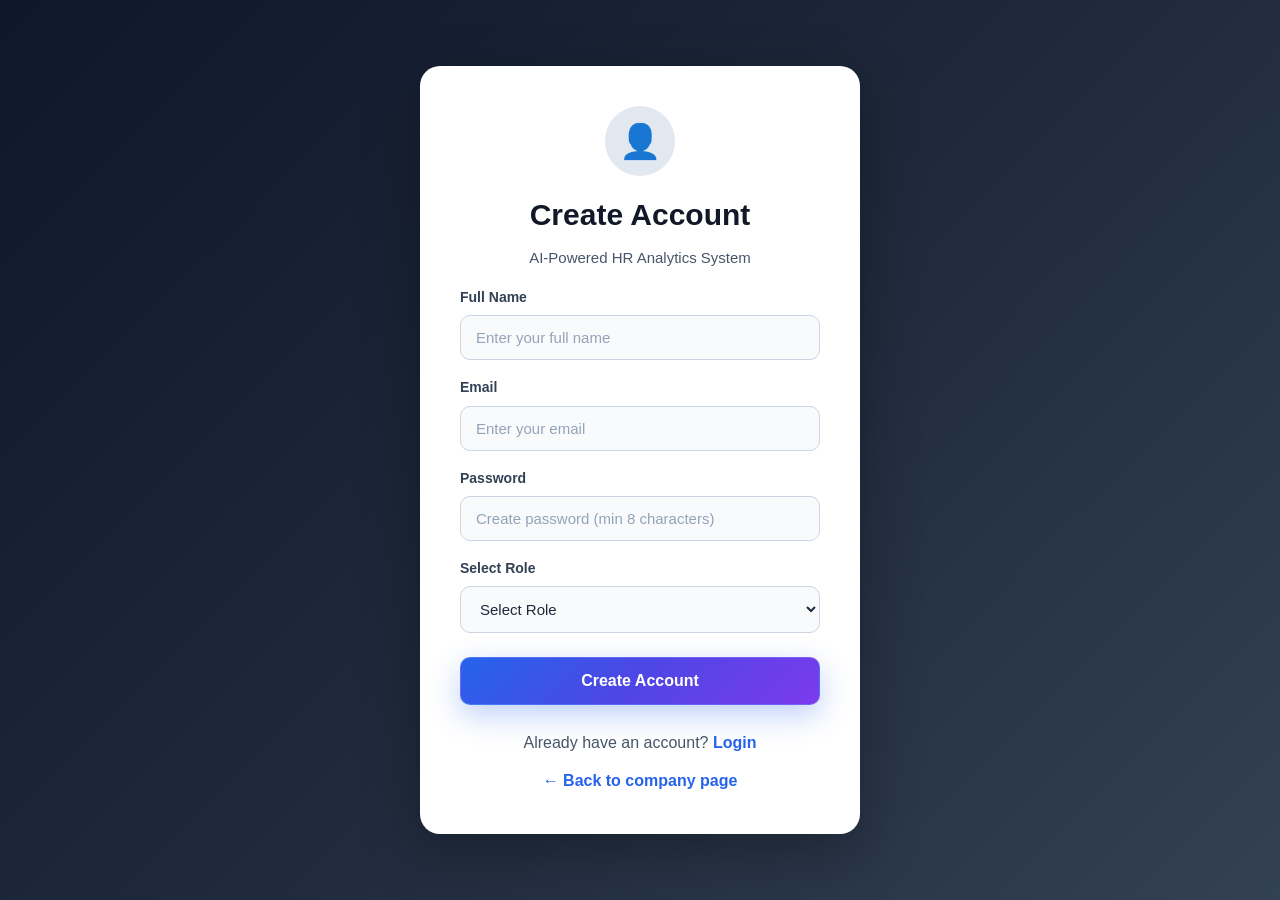
==== commit a77dcfa8: "Add files via upload" ====
--- a/frontend/register.html
+++ b/frontend/register.html
@@ -44,6 +44,9 @@
             Already have an account?
             <a href="login.html">Login</a>
         </p>
+        <p class="auth-switch" style="margin-top:12px;">
+            <a href="home.html">&larr; Back to company page</a>
+        </p>
     </div>
 </div>
 
@@ -52,11 +55,17 @@
 var inviteWrap = document.getElementById("inviteWrap");
 var inviteInput = document.getElementById("registerInvite");
 
+var presetRole = new URLSearchParams(window.location.search).get("role");
+if (presetRole === "hr" || presetRole === "employee") {
+    roleSelect.value = presetRole === "hr" ? "HR" : "Employee";
+}
+
 roleSelect.addEventListener("change", function () {
     var isHR = roleSelect.value === "HR";
     inviteWrap.style.display = isHR ? "block" : "none";
     inviteInput.required = isHR;
 });
+roleSelect.dispatchEvent(new Event("change"));
 
 document.getElementById("registerForm").addEventListener("submit", async function (event) {
     event.preventDefault();
